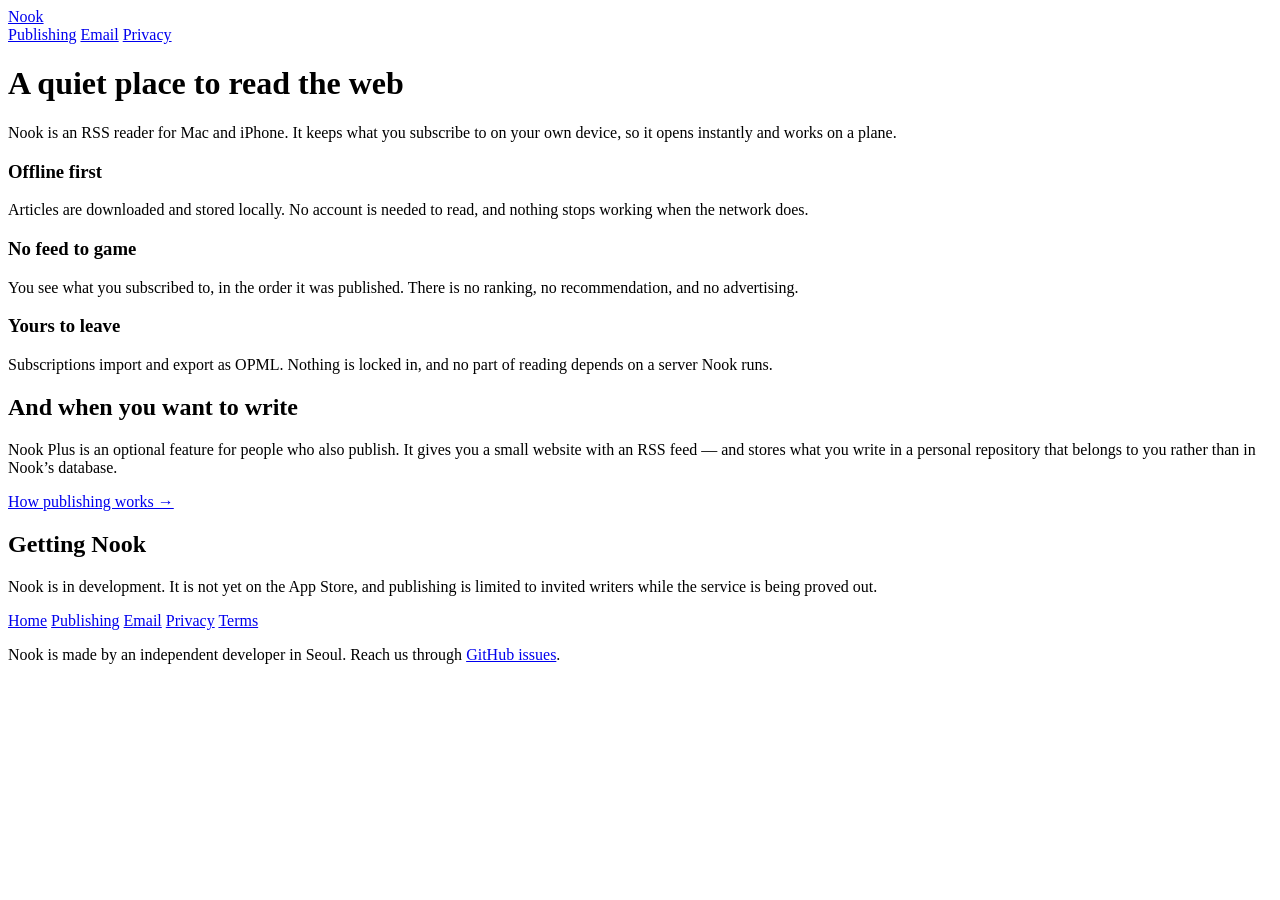
==== public/index.html @ d69b08e1 "fix: stop advertising an address that does not exist The site told people to write to hello@nooker.s" ====
<!doctype html>
<html lang="en">
<head>
<meta charset="utf-8">
<meta name="viewport" content="width=device-width, initial-scale=1">
<title>Nook — a quiet RSS reader for Mac and iPhone</title>
<meta name="description" content="Nook is an offline-first RSS reader for macOS and iOS. Nook Plus adds publishing: your own site and feed, stored in a repository you own.">
<link rel="stylesheet" href="/style.css">
<link rel="canonical" href="https://www.nooker.app/">
</head>
<body>
<div class="wrap">
<header class="site">
  <a class="name" href="/">Nook</a>
  <nav>
    <a href="/publishing/">Publishing</a>
    <a href="/email/">Email</a>
    <a href="/privacy/">Privacy</a>
  </nav>
</header>
<h1>A quiet place to read the web</h1>
<p class="lede">Nook is an RSS reader for Mac and iPhone. It keeps what you subscribe to
on your own device, so it opens instantly and works on a plane.</p>

<div class="grid">
  <div class="card">
    <h3>Offline first</h3>
    <p>Articles are downloaded and stored locally. No account is needed to read,
    and nothing stops working when the network does.</p>
  </div>
  <div class="card">
    <h3>No feed to game</h3>
    <p>You see what you subscribed to, in the order it was published. There is no
    ranking, no recommendation, and no advertising.</p>
  </div>
  <div class="card">
    <h3>Yours to leave</h3>
    <p>Subscriptions import and export as OPML. Nothing is locked in, and no part
    of reading depends on a server Nook runs.</p>
  </div>
</div>

<h2>And when you want to write</h2>
<p>Nook Plus is an optional feature for people who also publish. It gives you a
small website with an RSS feed — and stores what you write in a personal
repository that belongs to you rather than in Nook&rsquo;s database.</p>
<p><a href="/publishing/">How publishing works &rarr;</a></p>

<h2>Getting Nook</h2>
<p>Nook is in development. It is not yet on the App Store, and publishing is
limited to invited writers while the service is being proved out.</p>
<footer class="site">
  <nav>
    <a href="/">Home</a>
    <a href="/publishing/">Publishing</a>
    <a href="/email/">Email</a>
    <a href="/privacy/">Privacy</a>
    <a href="/terms/">Terms</a>
  </nav>
  <p>Nook is made by an independent developer in Seoul. Reach us through
  <a href="https://github.com/nooker-app/nook/issues">GitHub issues</a>.</p>
</footer>
</div>
</body>
</html>
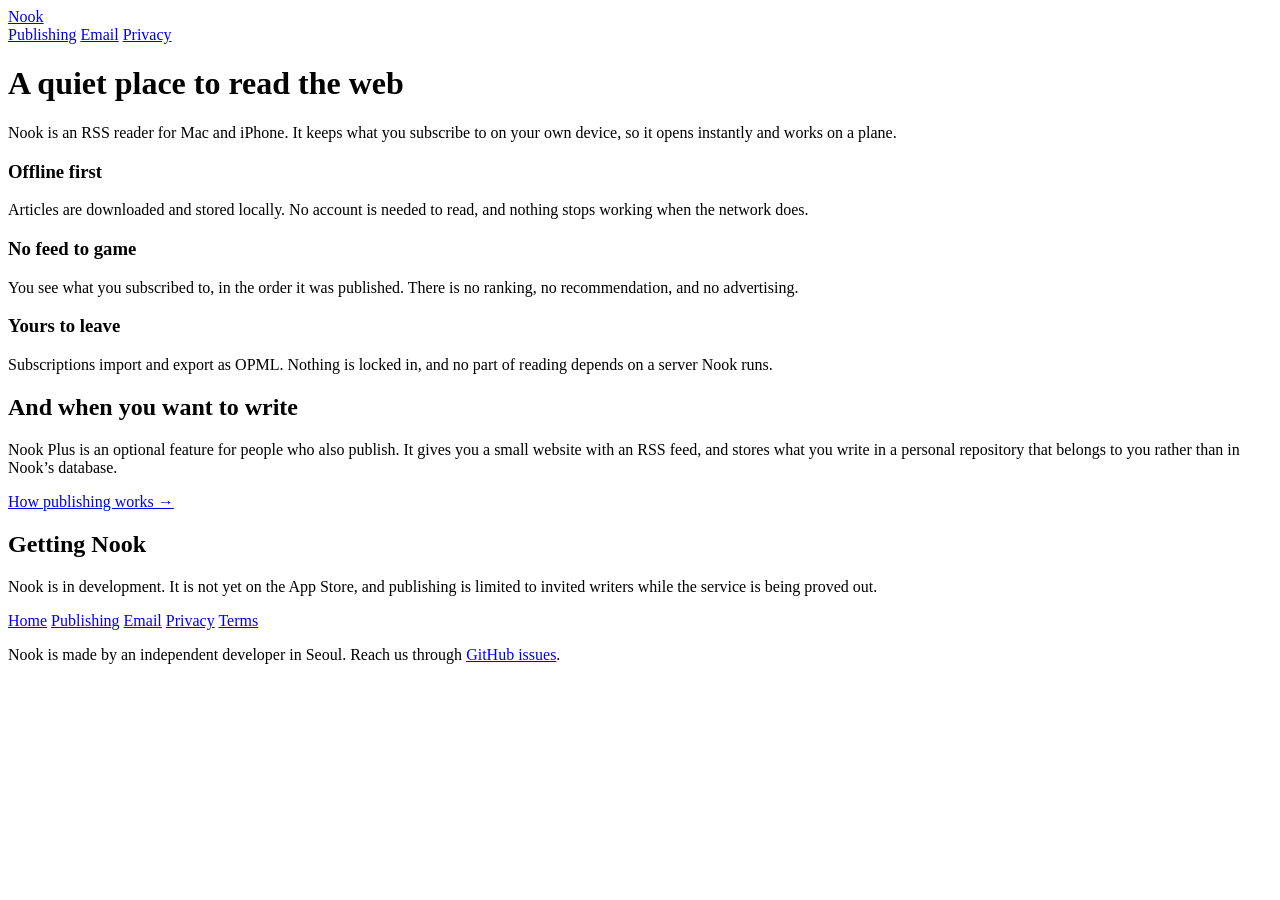
==== commit 775a4292: "style: write without em dashes Replaced with the punctuation the sentence actually wanted: a full st" ====
--- a/public/index.html
+++ b/public/index.html
@@ -3,7 +3,7 @@
 <head>
 <meta charset="utf-8">
 <meta name="viewport" content="width=device-width, initial-scale=1">
-<title>Nook — a quiet RSS reader for Mac and iPhone</title>
+<title>Nook: a quiet RSS reader for Mac and iPhone</title>
 <meta name="description" content="Nook is an offline-first RSS reader for macOS and iOS. Nook Plus adds publishing: your own site and feed, stored in a repository you own.">
 <link rel="stylesheet" href="/style.css">
 <link rel="canonical" href="https://www.nooker.app/">
@@ -42,7 +42,7 @@
 
 <h2>And when you want to write</h2>
 <p>Nook Plus is an optional feature for people who also publish. It gives you a
-small website with an RSS feed — and stores what you write in a personal
+small website with an RSS feed, and stores what you write in a personal
 repository that belongs to you rather than in Nook&rsquo;s database.</p>
 <p><a href="/publishing/">How publishing works &rarr;</a></p>
 
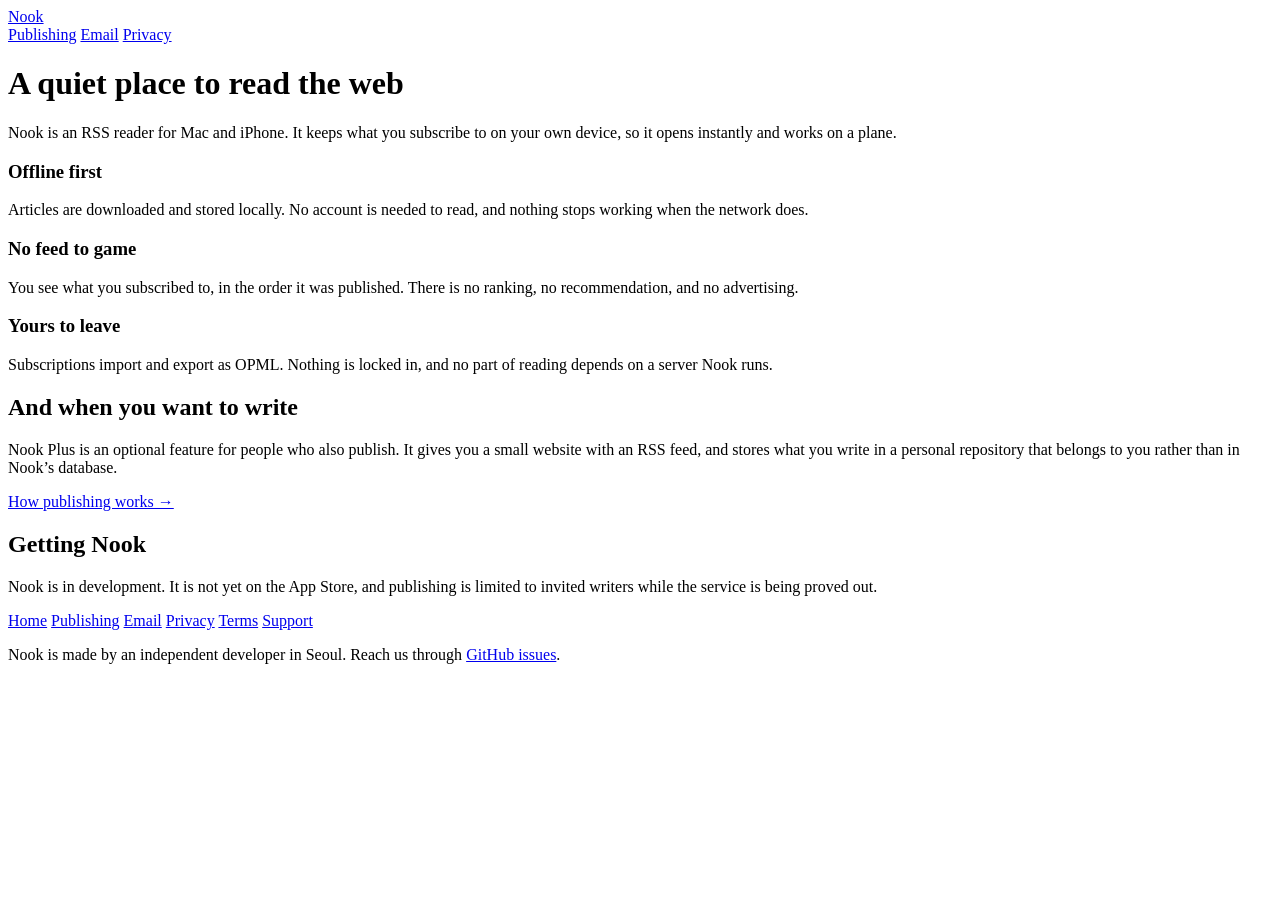
==== commit 9a9e120e: "feat: add a support page, which the App Store requires a URL for Submitting to the App Store means n" ====
--- a/public/index.html
+++ b/public/index.html
@@ -5,8 +5,38 @@
 <meta name="viewport" content="width=device-width, initial-scale=1">
 <title>Nook: a quiet RSS reader for Mac and iPhone</title>
 <meta name="description" content="Nook is an offline-first RSS reader for macOS and iOS. Nook Plus adds publishing: your own site and feed, stored in a repository you own.">
+<link rel="icon" href="/icon.png" type="image/png">
+<link rel="apple-touch-icon" href="/icon.png">
 <link rel="stylesheet" href="/style.css">
 <link rel="canonical" href="https://www.nooker.app/">
+<meta name="robots" content="index, follow, max-image-preview:large">
+<meta property="og:type" content="website">
+<meta property="og:title" content="Nook: a quiet RSS reader for Mac and iPhone">
+<meta property="og:description" content="Nook is an offline-first RSS reader for macOS and iOS. Nook Plus adds publishing: your own site and feed, stored in a repository you own.">
+<meta property="og:url" content="https://www.nooker.app/">
+<meta property="og:site_name" content="Nook">
+<meta property="og:locale" content="en">
+<meta property="og:image" content="https://www.nooker.app/icon.png">
+<meta name="twitter:card" content="summary">
+<meta name="twitter:title" content="Nook: a quiet RSS reader for Mac and iPhone">
+<meta name="twitter:description" content="Nook is an offline-first RSS reader for macOS and iOS. Nook Plus adds publishing: your own site and feed, stored in a repository you own.">
+<meta name="twitter:image" content="https://www.nooker.app/icon.png">
+<meta name="theme-color" content="#fbf5e5">
+<!-- Proves to Google Search Console that this site is ours. Only the homepage
+     needs it — that is the one URL the check fetches — so it is not repeated on
+     every page. Verification is checked again from time to time, so the tag
+     stays rather than being removed once it has passed. -->
+<meta name="google-site-verification" content="7JpU7S-HFKqPSxsknVbPcjUAvelZpFwbopT4ianywxE">
+<!-- Structured data, not script: a browser never executes an ld+json block and
+     fetches nothing for it, so the site stays as scriptless as it claims. It
+     states what the two things on offer are, which is what a search engine
+     otherwise has to infer from prose. -->
+<script type="application/ld+json">
+{"@context":"https://schema.org","@graph":[
+{"@type":"WebSite","@id":"https://www.nooker.app/#site","name":"Nook","url":"https://www.nooker.app/","inLanguage":"en"},
+{"@type":"SoftwareApplication","name":"Nook","applicationCategory":"NewsApplication","operatingSystem":"macOS, iOS","url":"https://www.nooker.app/","description":"An offline-first RSS reader for macOS and iOS.","isPartOf":{"@id":"https://www.nooker.app/#site"}}
+]}
+</script>
 </head>
 <body>
 <div class="wrap">
@@ -56,6 +86,7 @@
     <a href="/email/">Email</a>
     <a href="/privacy/">Privacy</a>
     <a href="/terms/">Terms</a>
+    <a href="/support/">Support</a>
   </nav>
   <p>Nook is made by an independent developer in Seoul. Reach us through
   <a href="https://github.com/nooker-app/nook/issues">GitHub issues</a>.</p>
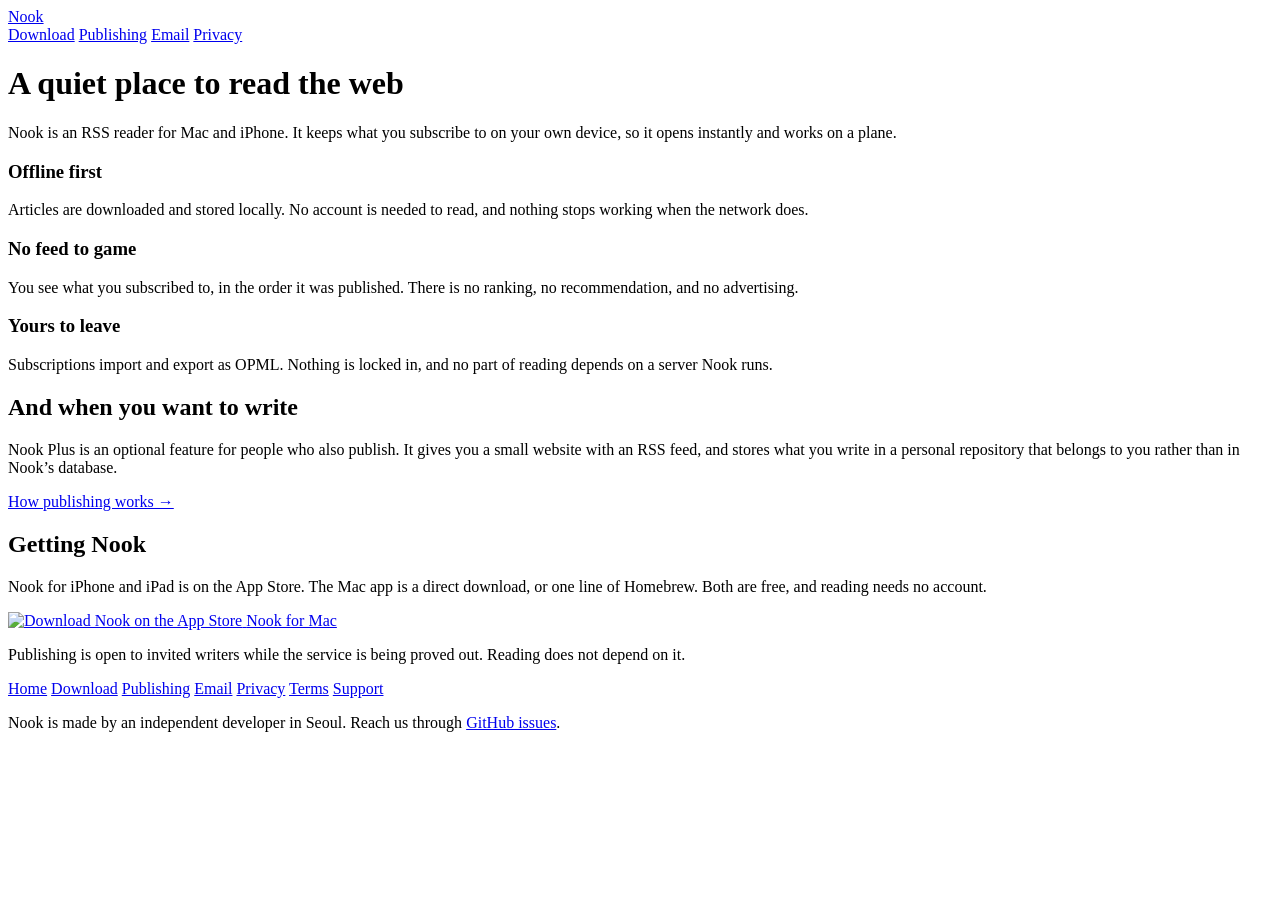
==== commit 91f55b4a: "feat: hand out the app from the site instead of saying it is unreleased The homepage still said Nook" ====
--- a/public/index.html
+++ b/public/index.html
@@ -34,7 +34,7 @@
 <script type="application/ld+json">
 {"@context":"https://schema.org","@graph":[
 {"@type":"WebSite","@id":"https://www.nooker.app/#site","name":"Nook","url":"https://www.nooker.app/","inLanguage":"en"},
-{"@type":"SoftwareApplication","name":"Nook","applicationCategory":"NewsApplication","operatingSystem":"macOS, iOS","url":"https://www.nooker.app/","description":"An offline-first RSS reader for macOS and iOS.","isPartOf":{"@id":"https://www.nooker.app/#site"}}
+{"@type":"SoftwareApplication","name":"Nook","applicationCategory":"NewsApplication","operatingSystem":"macOS 26, iOS 18","url":"https://www.nooker.app/","downloadUrl":"https://www.nooker.app/download/","description":"An offline-first RSS reader for macOS and iOS.","offers":{"@type":"Offer","price":"0","priceCurrency":"USD"},"isPartOf":{"@id":"https://www.nooker.app/#site"}}
 ]}
 </script>
 </head>
@@ -43,6 +43,7 @@
 <header class="site">
   <a class="name" href="/">Nook</a>
   <nav>
+    <a href="/download/">Download</a>
     <a href="/publishing/">Publishing</a>
     <a href="/email/">Email</a>
     <a href="/privacy/">Privacy</a>
@@ -77,11 +78,24 @@
 <p><a href="/publishing/">How publishing works &rarr;</a></p>
 
 <h2>Getting Nook</h2>
-<p>Nook is in development. It is not yet on the App Store, and publishing is
-limited to invited writers while the service is being proved out.</p>
+<p>Nook for iPhone and iPad is on the App Store. The Mac app is a direct
+download, or one line of Homebrew. Both are free, and reading needs no
+account.</p>
+<div class="buttons">
+  <a class="badge" href="https://apps.apple.com/us/app/nook-read-write-own/id6797773158">
+    <picture>
+      <source srcset="/app-store-badge-white.svg" media="(prefers-color-scheme: dark)">
+      <img src="/app-store-badge-black.svg" alt="Download Nook on the App Store" width="180" height="60">
+    </picture>
+  </a>
+  <a class="button" href="/download/">Nook for Mac</a>
+</div>
+<p class="small muted">Publishing is open to invited writers while the service is
+being proved out. Reading does not depend on it.</p>
 <footer class="site">
   <nav>
     <a href="/">Home</a>
+    <a href="/download/">Download</a>
     <a href="/publishing/">Publishing</a>
     <a href="/email/">Email</a>
     <a href="/privacy/">Privacy</a>
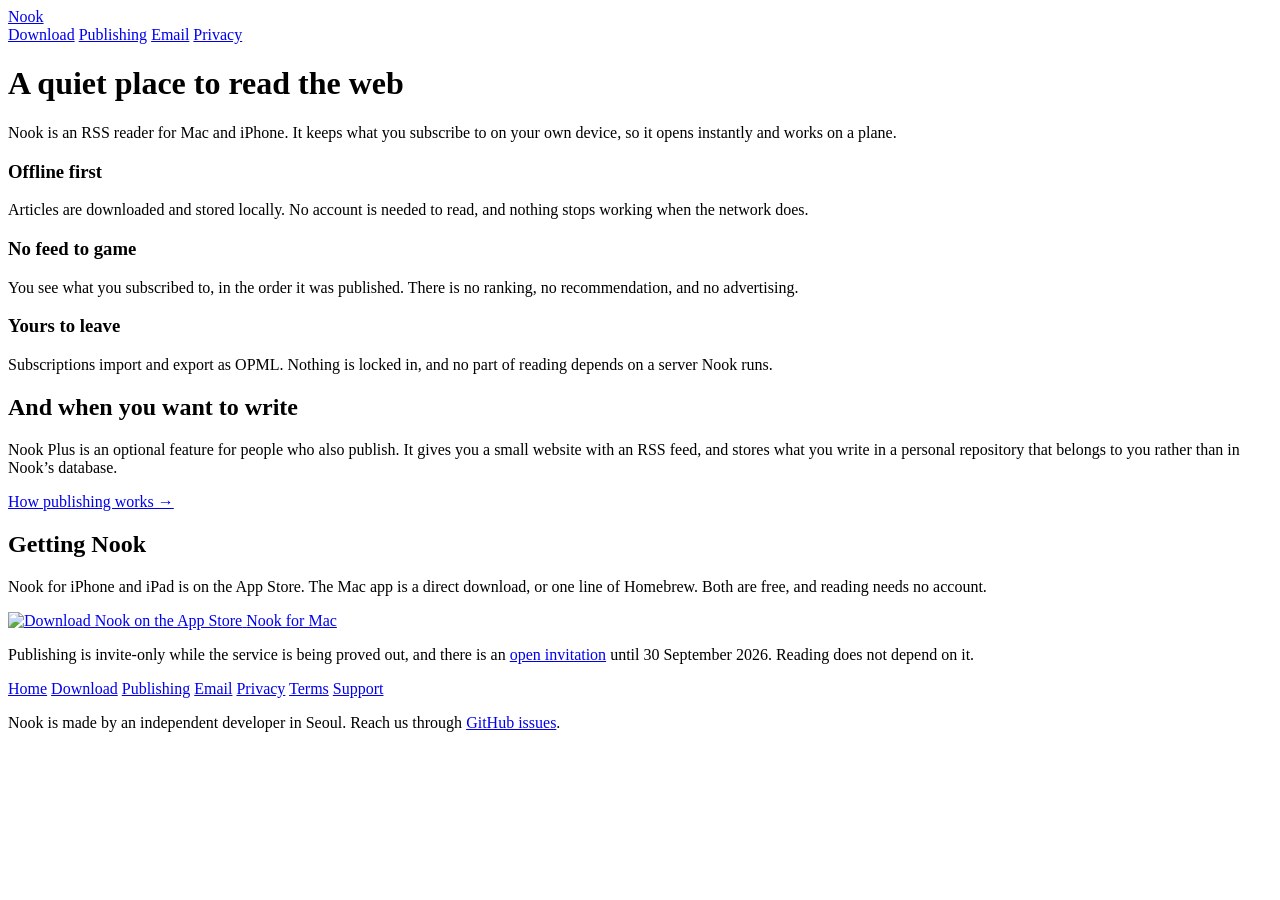
==== commit 73ecbe03: "feat: put an open Plus invitation on the download page Publishing was described as open to invited w" ====
--- a/public/index.html
+++ b/public/index.html
@@ -90,8 +90,9 @@
   </a>
   <a class="button" href="/download/">Nook for Mac</a>
 </div>
-<p class="small muted">Publishing is open to invited writers while the service is
-being proved out. Reading does not depend on it.</p>
+<p class="small muted">Publishing is invite-only while the service is being proved
+out, and there is an <a href="/download/#plus">open invitation</a> until 30
+September 2026. Reading does not depend on it.</p>
 <footer class="site">
   <nav>
     <a href="/">Home</a>
